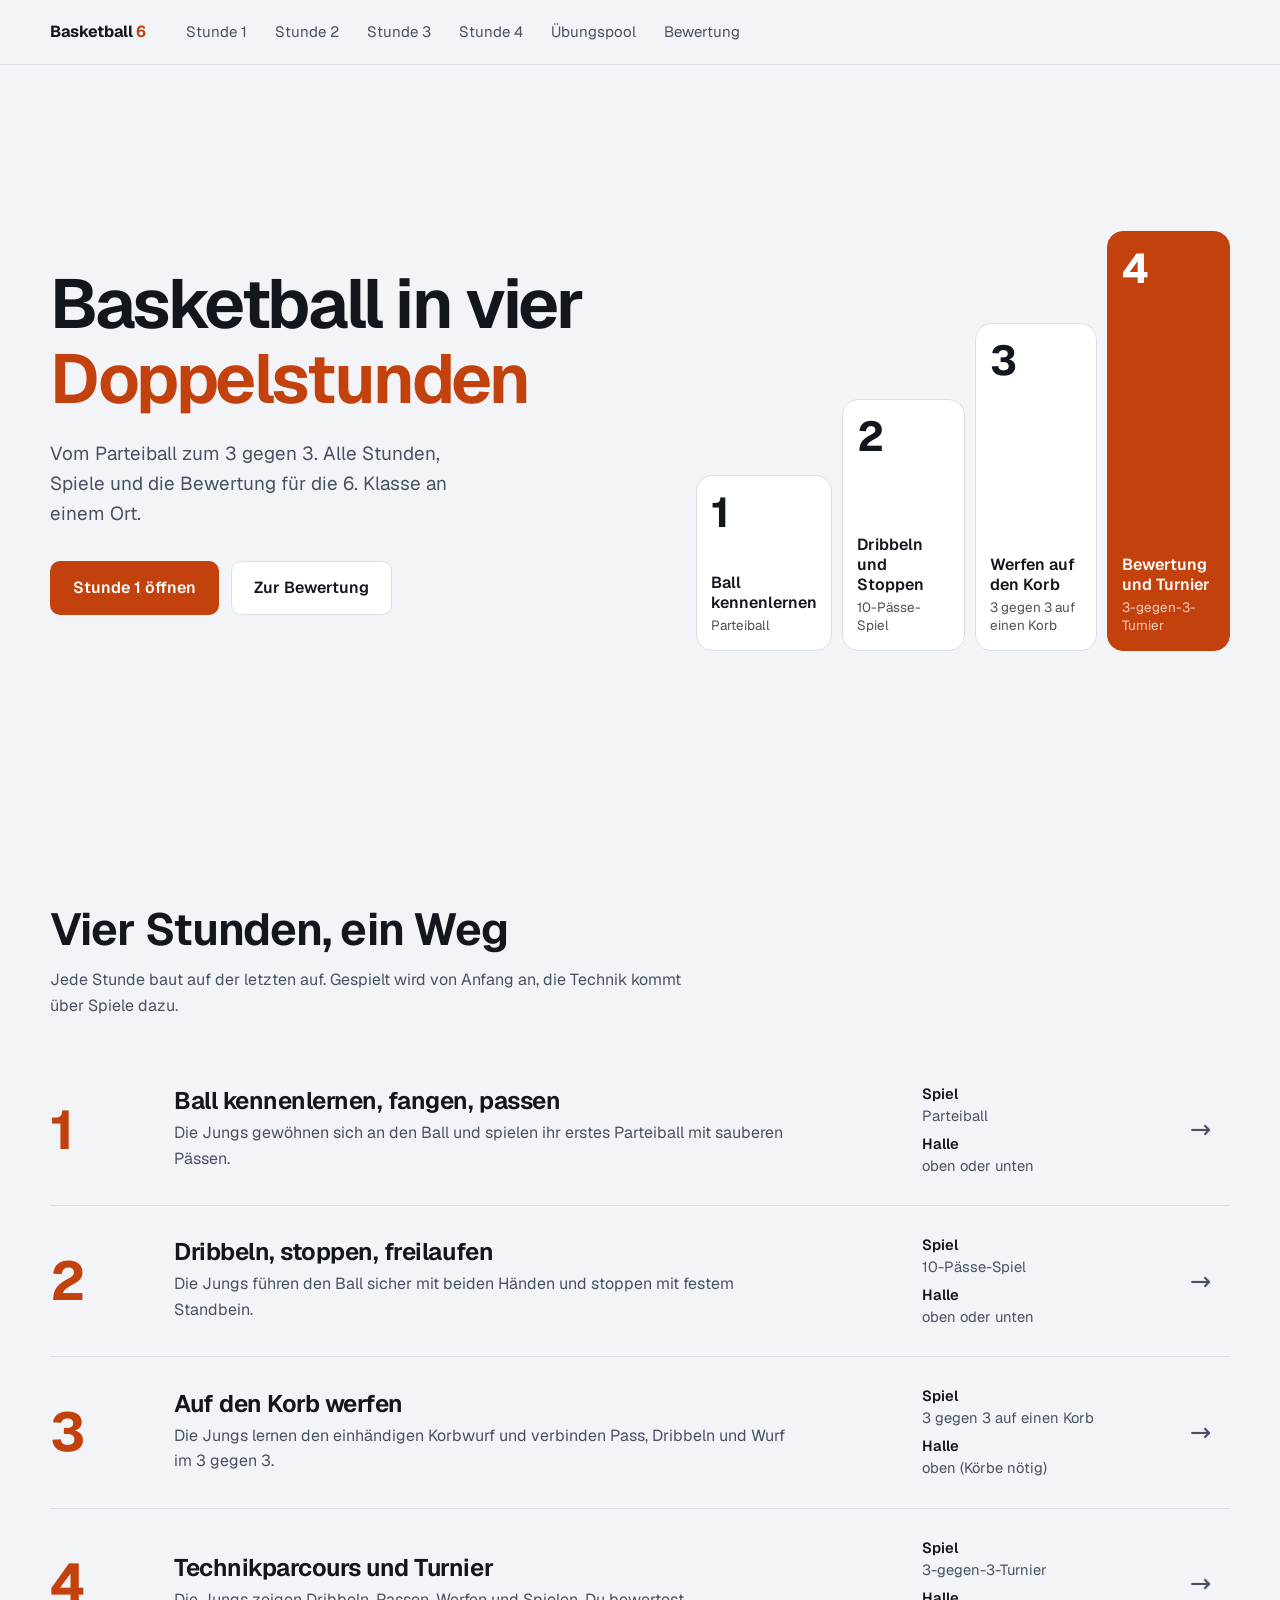
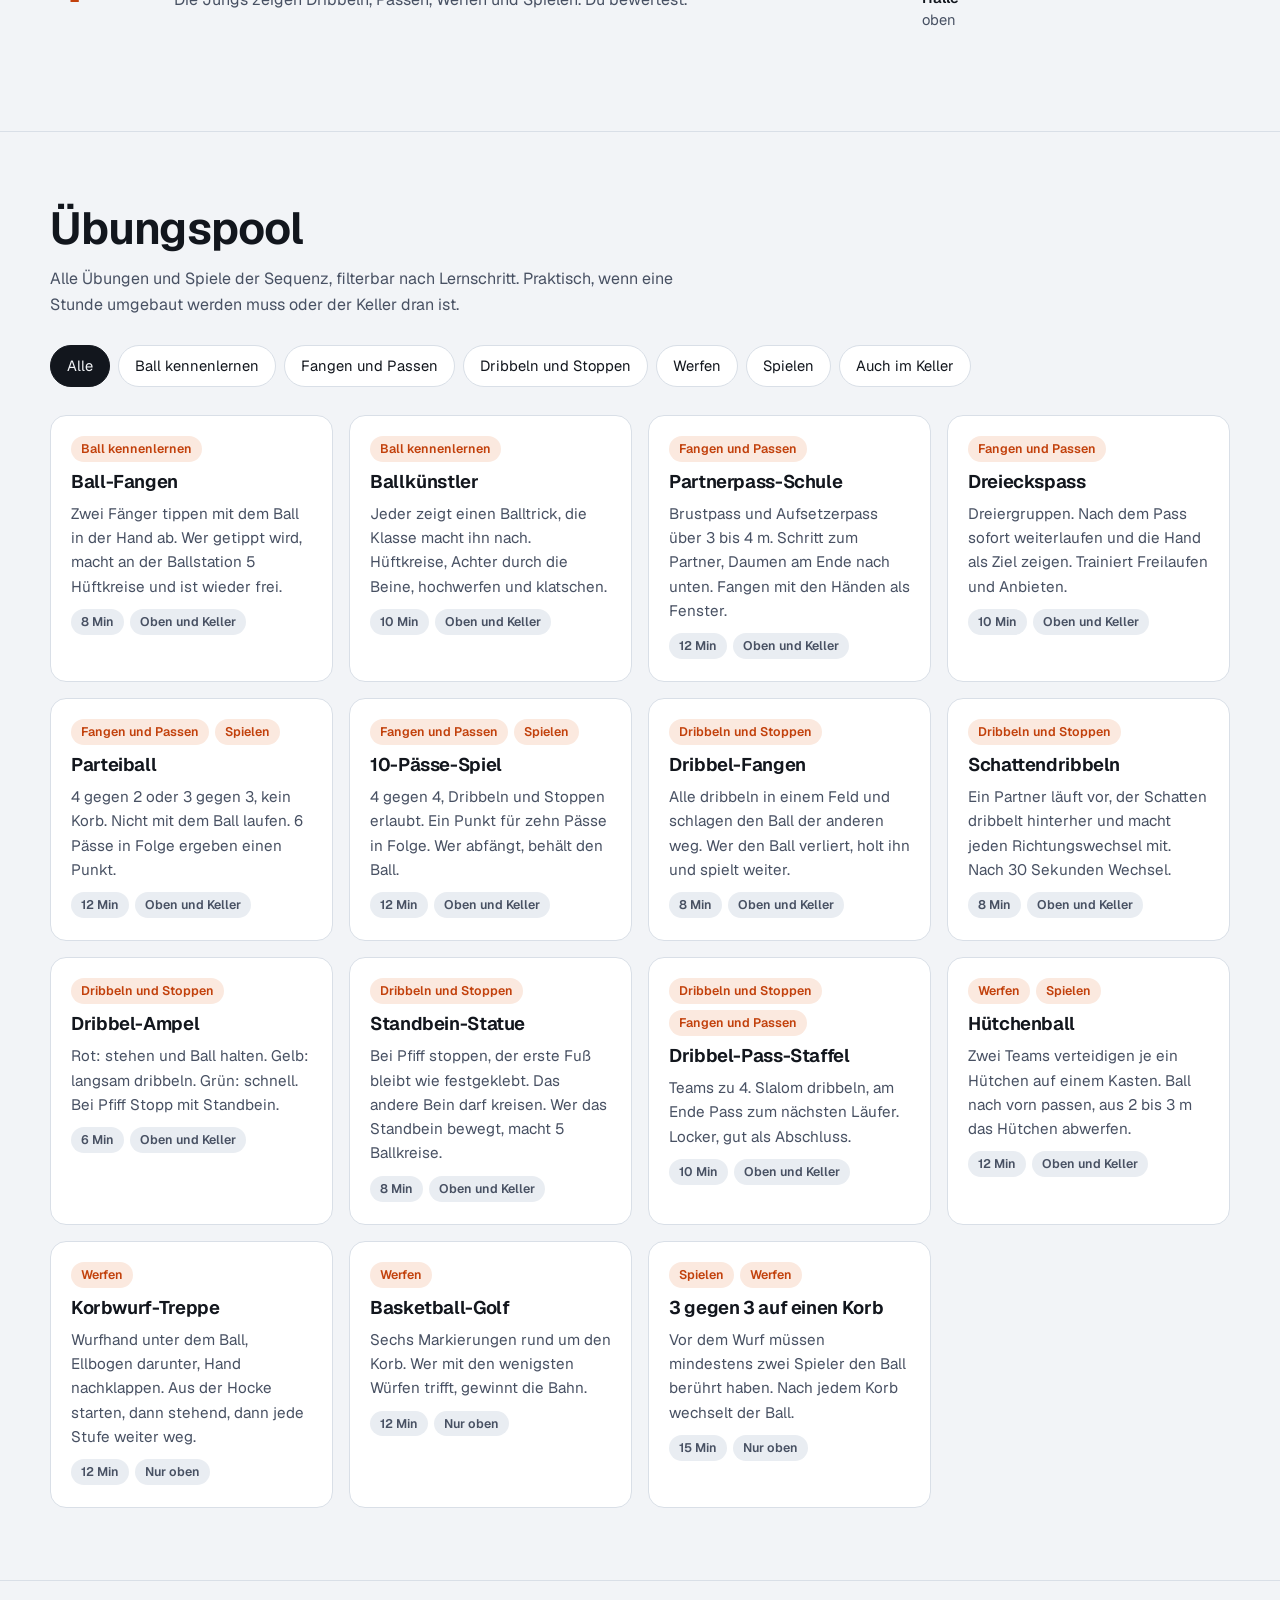
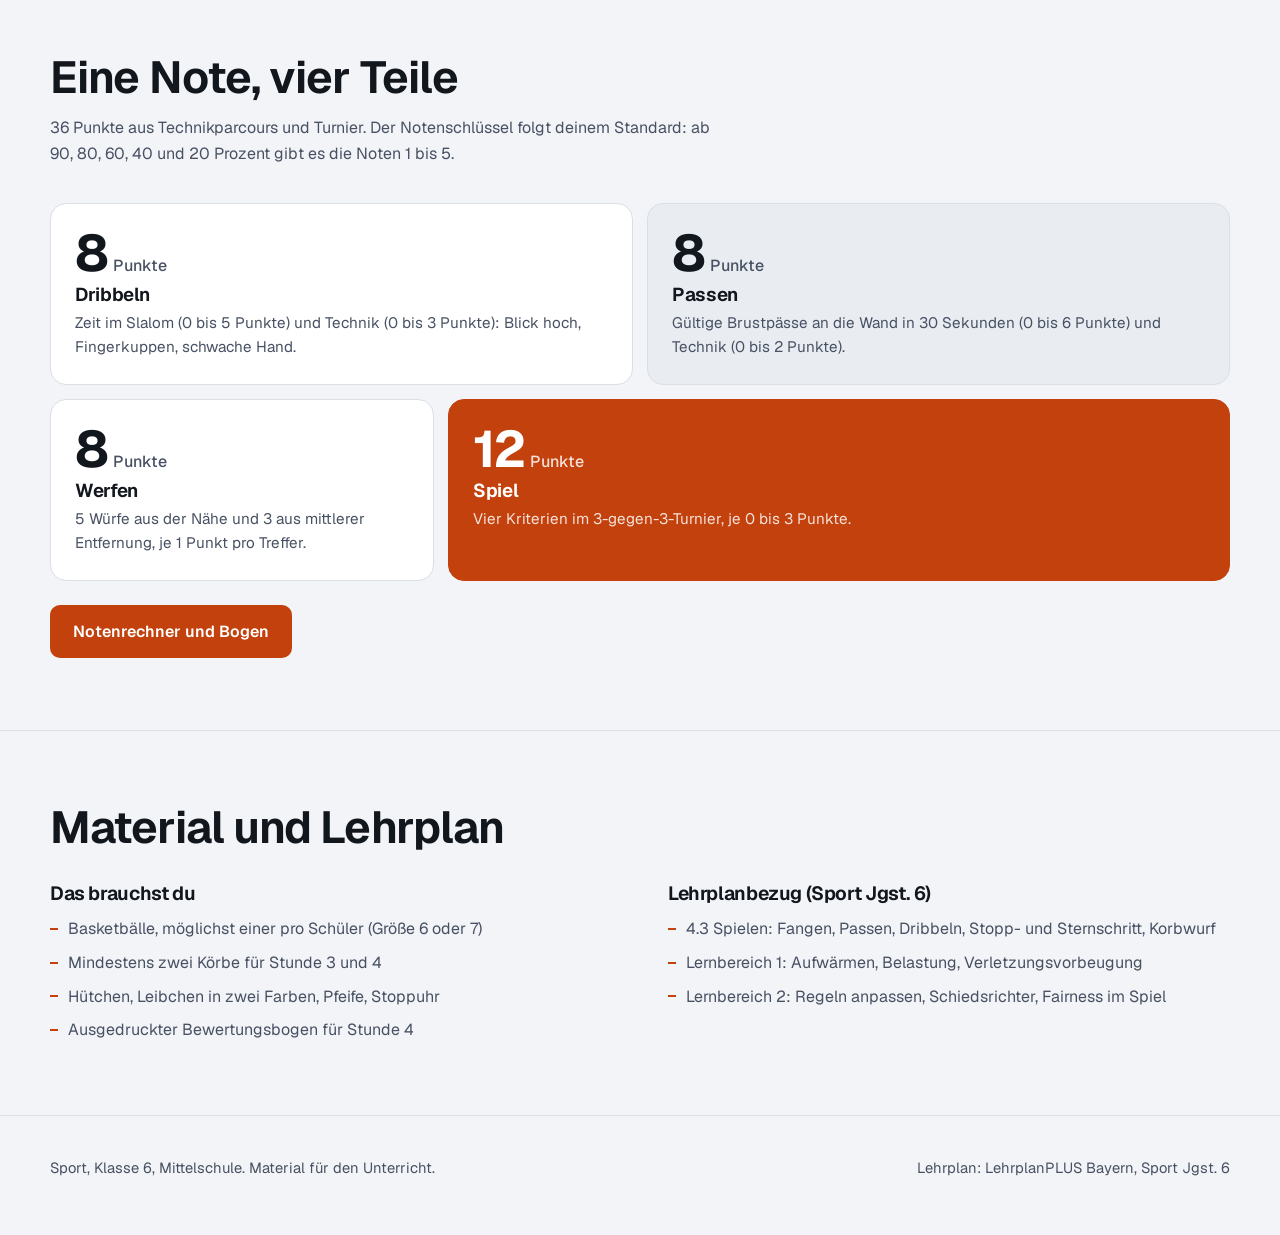
==== index.html @ febf023a "Basketball class 6: four-lesson sequence site with pool and grading Co-Authored-By: Claude Sonnet 5." ====
<!DOCTYPE html>
<html lang="de">
<head>
<meta charset="UTF-8">
<meta name="viewport" content="width=device-width, initial-scale=1">
<title>Basketball Klasse 6, Unterrichtssequenz</title>
<meta name="description" content="Vier Doppelstunden Basketball für die 6. Klasse: Stundenverläufe, Übungspool und Bewertung.">
<link rel="stylesheet" href="style.css">
</head>
<body>
<header class="nav"><div class="wrap">
<a class="brand" href="index.html">Basketball <b>6</b></a>
<nav aria-label="Hauptnavigation"><ul><li><a class="link" href="stunde-1.html">Stunde 1</a></li><li><a class="link" href="stunde-2.html">Stunde 2</a></li><li><a class="link" href="stunde-3.html">Stunde 3</a></li><li><a class="link" href="stunde-4.html">Stunde 4</a></li><li><a class="link" href="index.html#pool">Übungspool</a></li><li><a class="link" href="bewertung.html">Bewertung</a></li></ul></nav>
</div></header>
<main>
<section class="hero"><div class="wrap">
<div>
<h1>Basketball in vier <em>Doppelstunden</em></h1>
<p class="lead">Vom Parteiball zum 3 gegen 3. Alle Stunden, Spiele und die Bewertung für die 6. Klasse an einem Ort.</p>
<div class="actions"><a class="btn btn-primary" href="stunde-1.html">Stunde 1 öffnen</a><a class="btn btn-ghost" href="bewertung.html">Zur Bewertung</a></div>
</div>
<div class="stairs" aria-label="Der Weg in vier Schritten"><a class="step-block" style="--i:0" href="stunde-1.html"><span class="num">1</span><span><span class="t">Ball kennenlernen</span><span class="s">Parteiball</span></span></a><a class="step-block" style="--i:1" href="stunde-2.html"><span class="num">2</span><span><span class="t">Dribbeln und Stoppen</span><span class="s">10-Pässe-Spiel</span></span></a><a class="step-block" style="--i:2" href="stunde-3.html"><span class="num">3</span><span><span class="t">Werfen auf den Korb</span><span class="s">3 gegen 3 auf einen Korb</span></span></a><a class="step-block" style="--i:3" href="stunde-4.html"><span class="num">4</span><span><span class="t">Bewertung und Turnier</span><span class="s">3-gegen-3-Turnier</span></span></a></div>
</div></section>

<section class="block" id="stunden"><div class="wrap">
<h2 class="title reveal">Vier Stunden, ein Weg</h2>
<p class="sub reveal">Jede Stunde baut auf der letzten auf. Gespielt wird von Anfang an, die Technik kommt über Spiele dazu.</p>
<div class="lessons"><a class="lesson-row reveal" href="stunde-1.html">
<span class="n">1</span>
<span><h3>Ball kennenlernen, fangen, passen</h3><p class="goal">Die Jungs gewöhnen sich an den Ball und spielen ihr erstes Parteiball mit sauberen Pässen.</p></span>
<span class="meta"><b>Spiel</b>Parteiball<b style="margin-top:6px">Halle</b>oben oder unten</span>
<span class="arr" aria-hidden="true">&rarr;</span>
</a><a class="lesson-row reveal" href="stunde-2.html">
<span class="n">2</span>
<span><h3>Dribbeln, stoppen, freilaufen</h3><p class="goal">Die Jungs führen den Ball sicher mit beiden Händen und stoppen mit festem Standbein.</p></span>
<span class="meta"><b>Spiel</b>10-Pässe-Spiel<b style="margin-top:6px">Halle</b>oben oder unten</span>
<span class="arr" aria-hidden="true">&rarr;</span>
</a><a class="lesson-row reveal" href="stunde-3.html">
<span class="n">3</span>
<span><h3>Auf den Korb werfen</h3><p class="goal">Die Jungs lernen den einhändigen Korbwurf und verbinden Pass, Dribbeln und Wurf im 3 gegen 3.</p></span>
<span class="meta"><b>Spiel</b>3 gegen 3 auf einen Korb<b style="margin-top:6px">Halle</b>oben (Körbe nötig)</span>
<span class="arr" aria-hidden="true">&rarr;</span>
</a><a class="lesson-row reveal" href="stunde-4.html">
<span class="n">4</span>
<span><h3>Technikparcours und Turnier</h3><p class="goal">Die Jungs zeigen Dribbeln, Passen, Werfen und Spielen. Du bewertest.</p></span>
<span class="meta"><b>Spiel</b>3-gegen-3-Turnier<b style="margin-top:6px">Halle</b>oben</span>
<span class="arr" aria-hidden="true">&rarr;</span>
</a></div>
</div></section>

<section class="block" id="pool"><div class="wrap">
<h2 class="title reveal">Übungspool</h2>
<p class="sub reveal">Alle Übungen und Spiele der Sequenz, filterbar nach Lernschritt. Praktisch, wenn eine Stunde umgebaut werden muss oder der Keller dran ist.</p>
<div class="chips" role="group" aria-label="Nach Lernschritt filtern"><button class="chip" data-filter="alle" aria-pressed="true">Alle</button><button class="chip" data-filter="ball" aria-pressed="false">Ball kennenlernen</button><button class="chip" data-filter="pass" aria-pressed="false">Fangen und Passen</button><button class="chip" data-filter="dribbel" aria-pressed="false">Dribbeln und Stoppen</button><button class="chip" data-filter="wurf" aria-pressed="false">Werfen</button><button class="chip" data-filter="spiel" aria-pressed="false">Spielen</button><button class="chip" data-filter="keller" aria-pressed="false">Auch im Keller</button></div>
<div class="cards"><article class="card reveal" data-stufe="ball" data-halle="beide">
<div class="tags"><span class="tag stufe">Ball kennenlernen</span></div>
<h3>Ball-Fangen</h3>
<p>Zwei Fänger tippen mit dem Ball in der Hand ab. Wer getippt wird, macht an der Ballstation 5 Hüftkreise und ist wieder frei.</p>
<div class="tags"><span class="tag">8 Min</span><span class="tag">Oben und Keller</span></div>
</article><article class="card reveal" data-stufe="ball" data-halle="beide">
<div class="tags"><span class="tag stufe">Ball kennenlernen</span></div>
<h3>Ballkünstler</h3>
<p>Jeder zeigt einen Balltrick, die Klasse macht ihn nach. Hüftkreise, Achter durch die Beine, hochwerfen und klatschen.</p>
<div class="tags"><span class="tag">10 Min</span><span class="tag">Oben und Keller</span></div>
</article><article class="card reveal" data-stufe="pass" data-halle="beide">
<div class="tags"><span class="tag stufe">Fangen und Passen</span></div>
<h3>Partnerpass-Schule</h3>
<p>Brustpass und Aufsetzerpass über 3 bis 4 m. Schritt zum Partner, Daumen am Ende nach unten. Fangen mit den Händen als Fenster.</p>
<div class="tags"><span class="tag">12 Min</span><span class="tag">Oben und Keller</span></div>
</article><article class="card reveal" data-stufe="pass" data-halle="beide">
<div class="tags"><span class="tag stufe">Fangen und Passen</span></div>
<h3>Dreieckspass</h3>
<p>Dreiergruppen. Nach dem Pass sofort weiterlaufen und die Hand als Ziel zeigen. Trainiert Freilaufen und Anbieten.</p>
<div class="tags"><span class="tag">10 Min</span><span class="tag">Oben und Keller</span></div>
</article><article class="card reveal" data-stufe="pass spiel" data-halle="beide">
<div class="tags"><span class="tag stufe">Fangen und Passen</span><span class="tag stufe">Spielen</span></div>
<h3>Parteiball</h3>
<p>4 gegen 2 oder 3 gegen 3, kein Korb. Nicht mit dem Ball laufen. 6 Pässe in Folge ergeben einen Punkt.</p>
<div class="tags"><span class="tag">12 Min</span><span class="tag">Oben und Keller</span></div>
</article><article class="card reveal" data-stufe="pass spiel" data-halle="beide">
<div class="tags"><span class="tag stufe">Fangen und Passen</span><span class="tag stufe">Spielen</span></div>
<h3>10-Pässe-Spiel</h3>
<p>4 gegen 4, Dribbeln und Stoppen erlaubt. Ein Punkt für zehn Pässe in Folge. Wer abfängt, behält den Ball.</p>
<div class="tags"><span class="tag">12 Min</span><span class="tag">Oben und Keller</span></div>
</article><article class="card reveal" data-stufe="dribbel" data-halle="beide">
<div class="tags"><span class="tag stufe">Dribbeln und Stoppen</span></div>
<h3>Dribbel-Fangen</h3>
<p>Alle dribbeln in einem Feld und schlagen den Ball der anderen weg. Wer den Ball verliert, holt ihn und spielt weiter.</p>
<div class="tags"><span class="tag">8 Min</span><span class="tag">Oben und Keller</span></div>
</article><article class="card reveal" data-stufe="dribbel" data-halle="beide">
<div class="tags"><span class="tag stufe">Dribbeln und Stoppen</span></div>
<h3>Schattendribbeln</h3>
<p>Ein Partner läuft vor, der Schatten dribbelt hinterher und macht jeden Richtungswechsel mit. Nach 30 Sekunden Wechsel.</p>
<div class="tags"><span class="tag">8 Min</span><span class="tag">Oben und Keller</span></div>
</article><article class="card reveal" data-stufe="dribbel" data-halle="beide">
<div class="tags"><span class="tag stufe">Dribbeln und Stoppen</span></div>
<h3>Dribbel-Ampel</h3>
<p>Rot: stehen und Ball halten. Gelb: langsam dribbeln. Grün: schnell. Bei Pfiff Stopp mit Standbein.</p>
<div class="tags"><span class="tag">6 Min</span><span class="tag">Oben und Keller</span></div>
</article><article class="card reveal" data-stufe="dribbel" data-halle="beide">
<div class="tags"><span class="tag stufe">Dribbeln und Stoppen</span></div>
<h3>Standbein-Statue</h3>
<p>Bei Pfiff stoppen, der erste Fuß bleibt wie festgeklebt. Das andere Bein darf kreisen. Wer das Standbein bewegt, macht 5 Ballkreise.</p>
<div class="tags"><span class="tag">8 Min</span><span class="tag">Oben und Keller</span></div>
</article><article class="card reveal" data-stufe="dribbel pass" data-halle="beide">
<div class="tags"><span class="tag stufe">Dribbeln und Stoppen</span><span class="tag stufe">Fangen und Passen</span></div>
<h3>Dribbel-Pass-Staffel</h3>
<p>Teams zu 4. Slalom dribbeln, am Ende Pass zum nächsten Läufer. Locker, gut als Abschluss.</p>
<div class="tags"><span class="tag">10 Min</span><span class="tag">Oben und Keller</span></div>
</article><article class="card reveal" data-stufe="wurf spiel" data-halle="beide">
<div class="tags"><span class="tag stufe">Werfen</span><span class="tag stufe">Spielen</span></div>
<h3>Hütchenball</h3>
<p>Zwei Teams verteidigen je ein Hütchen auf einem Kasten. Ball nach vorn passen, aus 2 bis 3 m das Hütchen abwerfen.</p>
<div class="tags"><span class="tag">12 Min</span><span class="tag">Oben und Keller</span></div>
</article><article class="card reveal" data-stufe="wurf" data-halle="oben">
<div class="tags"><span class="tag stufe">Werfen</span></div>
<h3>Korbwurf-Treppe</h3>
<p>Wurfhand unter dem Ball, Ellbogen darunter, Hand nachklappen. Aus der Hocke starten, dann stehend, dann jede Stufe weiter weg.</p>
<div class="tags"><span class="tag">12 Min</span><span class="tag">Nur oben</span></div>
</article><article class="card reveal" data-stufe="wurf" data-halle="oben">
<div class="tags"><span class="tag stufe">Werfen</span></div>
<h3>Basketball-Golf</h3>
<p>Sechs Markierungen rund um den Korb. Wer mit den wenigsten Würfen trifft, gewinnt die Bahn.</p>
<div class="tags"><span class="tag">12 Min</span><span class="tag">Nur oben</span></div>
</article><article class="card reveal" data-stufe="spiel wurf" data-halle="oben">
<div class="tags"><span class="tag stufe">Spielen</span><span class="tag stufe">Werfen</span></div>
<h3>3 gegen 3 auf einen Korb</h3>
<p>Vor dem Wurf müssen mindestens zwei Spieler den Ball berührt haben. Nach jedem Korb wechselt der Ball.</p>
<div class="tags"><span class="tag">15 Min</span><span class="tag">Nur oben</span></div>
</article></div>
<p class="empty" id="pool-empty" hidden>Keine Übungen gefunden. Wähle einen anderen Filter.</p>
</div></section>

<section class="block" id="bewertung"><div class="wrap">
<h2 class="title reveal">Eine Note, vier Teile</h2>
<p class="sub reveal">36 Punkte aus Technikparcours und Turnier. Der Notenschlüssel folgt deinem Standard: ab 90, 80, 60, 40 und 20 Prozent gibt es die Noten 1 bis 5.</p>
<div class="score-grid"><div class="tile t1 reveal"><span class="big">8<small>Punkte</small></span><h3>Dribbeln</h3><p>Zeit im Slalom (0 bis 5 Punkte) und Technik (0 bis 3 Punkte): Blick hoch, Fingerkuppen, schwache Hand.</p></div><div class="tile t2 reveal"><span class="big">8<small>Punkte</small></span><h3>Passen</h3><p>Gültige Brustpässe an die Wand in 30 Sekunden (0 bis 6 Punkte) und Technik (0 bis 2 Punkte).</p></div><div class="tile t3 reveal"><span class="big">8<small>Punkte</small></span><h3>Werfen</h3><p>5 Würfe aus der Nähe und 3 aus mittlerer Entfernung, je 1 Punkt pro Treffer.</p></div><div class="tile t4 reveal"><span class="big">12<small>Punkte</small></span><h3>Spiel</h3><p>Vier Kriterien im 3-gegen-3-Turnier, je 0 bis 3 Punkte.</p></div></div>
<div class="page-actions"><a class="btn btn-primary" href="bewertung.html">Notenrechner und Bogen</a></div>
</div></section>

<section class="block" id="material"><div class="wrap">
<h2 class="title reveal">Material und Lehrplan</h2>
<div class="two">
<div class="reveal"><h3>Das brauchst du</h3><ul class="plain">
<li>Basketbälle, möglichst einer pro Schüler (Größe 6 oder 7)</li>
<li>Mindestens zwei Körbe für Stunde 3 und 4</li>
<li>Hütchen, Leibchen in zwei Farben, Pfeife, Stoppuhr</li>
<li>Ausgedruckter Bewertungsbogen für Stunde 4</li>
</ul></div>
<div class="reveal"><h3>Lehrplanbezug (Sport Jgst. 6)</h3><ul class="plain">
<li>4.3 Spielen: Fangen, Passen, Dribbeln, Stopp- und Sternschritt, Korbwurf</li>
<li>Lernbereich 1: Aufwärmen, Belastung, Verletzungsvorbeugung</li>
<li>Lernbereich 2: Regeln anpassen, Schiedsrichter, Fairness im Spiel</li>
</ul></div>
</div>
</div></section>
</main>
<footer class="foot"><div class="wrap">
<span>Sport, Klasse 6, Mittelschule. Material für den Unterricht.</span>
<span>Lehrplan: LehrplanPLUS Bayern, Sport Jgst. 6</span>
</div></footer>
<script src="app.js"></script>
</body>
</html>
---- style.css ----
/* Basketball Klasse 6: Gestaltung.
   Formen-Regel: Buttons und Eingaben 10px, Karten 16px, Filter-Chips rund.
   Akzent: ein gebranntes Orange, sonst kühle Neutraltöne. */

@font-face{font-family:"Geist";font-weight:100 900;font-style:normal;font-display:swap;
  src:url("fonts/geist.woff2") format("woff2");
  unicode-range:U+0000-00FF,U+0131,U+0152-0153,U+02BB-02BC,U+02C6,U+02DA,U+02DC,U+2000-206F,U+20AC,U+2122,U+2191,U+2193,U+2212,U+2215,U+FEFF,U+FFFD;}
@font-face{font-family:"Geist";font-weight:100 900;font-style:normal;font-display:swap;
  src:url("fonts/geist-ext.woff2") format("woff2");
  unicode-range:U+0100-02BA,U+02BD-02C5,U+02C7-02CC,U+02CE-02D7,U+02DD-02FF,U+0304,U+0308,U+0329,U+1D00-1DBF,U+1E00-1E9F,U+1EF2-1EFF,U+2020,U+20A0-20AB,U+20AD-20C0,U+2113,U+2C60-2C7F,U+A720-A7FF;}

:root{
  --bg:#f2f4f7;
  --surface:#ffffff;
  --surface-2:#e9edf2;
  --ink:#12161d;
  --ink-soft:#485163;
  --line:#d9dfe7;
  --accent:#c2410c;
  --accent-ink:#ffffff;
  --accent-soft:#fbe9df;
  --ok:#1f7a4d;
  --warn:#9a3412;
  --warn-soft:#fdeee4;
  --r-card:16px;
  --r-ctl:10px;
  --shadow:0 1px 2px rgba(18,22,29,.05),0 8px 24px -12px rgba(18,22,29,.18);
  --ease:cubic-bezier(.16,1,.3,1);
}
@media (prefers-color-scheme:dark){
  :root:not([data-theme="light"]){
    --bg:#0f1318;--surface:#171c23;--surface-2:#1f2630;--ink:#eef1f5;--ink-soft:#a3adbd;--line:#2a323d;
    --accent:#f0793a;--accent-ink:#1b0d05;--accent-soft:#2c1a10;--ok:#58c088;--warn:#f0793a;--warn-soft:#2c1a10;
    --shadow:0 1px 2px rgba(0,0,0,.4),0 8px 24px -12px rgba(0,0,0,.6);
  }
}

*{box-sizing:border-box}
html{scroll-behavior:smooth}
body{margin:0;background:var(--bg);color:var(--ink);font-family:"Geist",system-ui,-apple-system,"Segoe UI",sans-serif;
  font-size:16px;line-height:1.6;-webkit-font-smoothing:antialiased;text-rendering:optimizeLegibility}
a{color:inherit}
h1,h2,h3{font-weight:650;letter-spacing:-.02em;line-height:1.08;margin:0}
p{margin:0}
ul{margin:0;padding:0}
:focus-visible{outline:3px solid var(--accent);outline-offset:3px;border-radius:6px}

.wrap{width:min(1180px,100% - 32px);margin-inline:auto}

/* Navigation: eine Zeile, 64px */
.nav{position:sticky;top:0;z-index:20;background:color-mix(in srgb,var(--bg) 88%,transparent);
  backdrop-filter:blur(14px);-webkit-backdrop-filter:blur(14px);border-bottom:1px solid var(--line)}
.nav .wrap{height:64px;display:flex;align-items:center;gap:28px}
.brand{font-weight:700;letter-spacing:-.02em;text-decoration:none;white-space:nowrap}
.brand b{color:var(--accent)}
.nav ul{list-style:none;display:flex;gap:4px;margin-left:auto;overflow-x:auto;scrollbar-width:none}
.nav ul::-webkit-scrollbar{display:none}
.nav a.link{display:block;padding:8px 12px;border-radius:var(--r-ctl);text-decoration:none;color:var(--ink-soft);
  font-size:.94rem;white-space:nowrap;transition:background .2s var(--ease),color .2s var(--ease)}
.nav a.link:hover{background:var(--surface-2);color:var(--ink)}
.nav a.link[aria-current="page"]{color:var(--ink);background:var(--surface-2);font-weight:600}

/* Buttons */
.btn{display:inline-flex;align-items:center;gap:8px;padding:13px 22px;border-radius:var(--r-ctl);border:1.5px solid transparent;
  font:inherit;font-weight:600;text-decoration:none;cursor:pointer;white-space:nowrap;
  transition:transform .25s var(--ease),background .2s,border-color .2s}
.btn:active{transform:translateY(1px) scale(.98)}
.btn-primary{background:var(--accent);color:var(--accent-ink)}
.btn-primary:hover{transform:translateY(-2px)}
.btn-ghost{border-color:var(--line);background:var(--surface);color:var(--ink)}
.btn-ghost:hover{border-color:var(--ink-soft)}

/* Hero */
.hero{padding:56px 0 72px}
.hero .wrap{display:grid;grid-template-columns:1.05fr .95fr;gap:56px;align-items:center;min-height:min(640px,calc(100dvh - 140px))}
.hero h1{font-size:clamp(2.5rem,5.4vw,4.6rem);letter-spacing:-.035em}
.hero h1 em{font-style:normal;color:var(--accent)}
.hero p.lead{margin-top:22px;font-size:1.18rem;color:var(--ink-soft);max-width:34ch}
.hero .actions{margin-top:32px;display:flex;gap:12px;flex-wrap:wrap}

.stairs{display:grid;grid-template-columns:repeat(4,1fr);gap:10px;align-items:end;height:420px}
.step-block{display:flex;flex-direction:column;justify-content:space-between;text-decoration:none;
  padding:16px 14px;border-radius:var(--r-card);background:var(--surface);border:1px solid var(--line);
  transition:transform .35s var(--ease),box-shadow .35s var(--ease)}
.step-block:hover{transform:translateY(-6px);box-shadow:var(--shadow)}
.step-block:nth-child(1){height:42%}
.step-block:nth-child(2){height:60%}
.step-block:nth-child(3){height:78%}
.step-block:nth-child(4){height:100%;background:var(--accent);border-color:var(--accent);color:var(--accent-ink)}
.step-block .num{font-size:2.6rem;font-weight:700;letter-spacing:-.04em;line-height:1}
.step-block .t{display:block;font-weight:600;font-size:1rem;line-height:1.25}
.step-block .s{display:block;font-size:.84rem;opacity:.75;margin-top:4px;line-height:1.3}

/* Abschnitte */
section.block{padding:72px 0}
section.block + section.block{border-top:1px solid var(--line)}
h2.title{font-size:clamp(1.9rem,3.6vw,2.8rem)}
.sub{margin-top:14px;color:var(--ink-soft);max-width:60ch}

/* Stundenliste */
.lessons{margin-top:36px;display:grid}
.lesson-row{display:grid;grid-template-columns:96px 1fr 240px 40px;gap:28px;align-items:center;padding:28px 0;
  text-decoration:none;border-bottom:1px solid var(--line);transition:padding .3s var(--ease)}
.lesson-row:last-child{border-bottom:0}
.lesson-row:hover{padding-left:12px}
.lesson-row .n{font-size:3.4rem;font-weight:700;letter-spacing:-.05em;color:var(--accent);line-height:1}
.lesson-row h3{font-size:1.5rem}
.lesson-row .goal{color:var(--ink-soft);margin-top:6px;max-width:56ch}
.lesson-row .meta{font-size:.92rem;color:var(--ink-soft);line-height:1.5}
.lesson-row .meta b{display:block;color:var(--ink);font-weight:600}
.lesson-row .arr{font-size:1.6rem;color:var(--ink-soft);transition:transform .3s var(--ease),color .2s}
.lesson-row:hover .arr{transform:translateX(6px);color:var(--accent)}

/* Filter und Karten */
.chips{display:flex;flex-wrap:wrap;gap:8px;margin-top:28px}
.chip{font:inherit;font-size:.92rem;padding:8px 16px;border-radius:999px;border:1.5px solid var(--line);background:var(--surface);
  color:var(--ink);cursor:pointer;transition:background .2s,border-color .2s,color .2s}
.chip:hover{border-color:var(--ink-soft)}
.chip[aria-pressed="true"]{background:var(--ink);color:var(--bg);border-color:var(--ink)}
.cards{margin-top:28px;display:grid;grid-template-columns:repeat(auto-fill,minmax(270px,1fr));gap:16px}
.card{background:var(--surface);border:1px solid var(--line);border-radius:var(--r-card);padding:20px 20px 22px;
  display:flex;flex-direction:column;gap:10px;transition:transform .3s var(--ease),box-shadow .3s var(--ease)}
.card:hover{transform:translateY(-3px);box-shadow:var(--shadow)}
.card h3{font-size:1.15rem}
.card p{color:var(--ink-soft);font-size:.95rem}
.tags{display:flex;flex-wrap:wrap;gap:6px}
.tag{font-size:.78rem;font-weight:600;padding:3px 10px;border-radius:999px;background:var(--surface-2);color:var(--ink-soft)}
.tag.stufe{background:var(--accent-soft);color:var(--accent)}
.empty{margin-top:28px;color:var(--ink-soft)}

/* Bewertung Kacheln (Raster mit Rhythmus) */
.score-grid{margin-top:36px;display:grid;grid-template-columns:repeat(6,1fr);gap:14px}
.tile{border-radius:var(--r-card);padding:24px;background:var(--surface);border:1px solid var(--line);display:flex;flex-direction:column;gap:6px}
.tile .big{font-size:3.2rem;font-weight:700;letter-spacing:-.04em;line-height:1}
.tile .big small{font-size:1rem;font-weight:500;color:var(--ink-soft);letter-spacing:0;margin-left:6px}
.tile p{color:var(--ink-soft);font-size:.95rem}
.tile.t1{grid-column:span 3}.tile.t2{grid-column:span 3;background:var(--surface-2)}
.tile.t3{grid-column:span 2}.tile.t4{grid-column:span 4;background:var(--accent);border-color:var(--accent);color:var(--accent-ink)}
.tile.t4 p,.tile.t4 .big small{color:inherit;opacity:.85}

/* Zweispalter Material */
.two{margin-top:32px;display:grid;grid-template-columns:1fr 1fr;gap:56px}
.two h3{font-size:1.2rem;margin-bottom:12px}
.plain{list-style:none;display:grid;gap:8px;color:var(--ink-soft)}
.plain li{padding-left:18px;position:relative}
.plain li::before{content:"";position:absolute;left:0;top:.72em;width:8px;height:2px;background:var(--accent)}

/* Stundenseiten */
.page-head{padding:56px 0 28px}
.crumb{font-size:.92rem;color:var(--ink-soft)}
.crumb a{text-decoration:none}.crumb a:hover{color:var(--accent)}
.page-head h1{font-size:clamp(2.2rem,4.6vw,3.8rem);margin-top:14px;letter-spacing:-.035em}
.page-head .goal{margin-top:16px;font-size:1.2rem;color:var(--ink-soft);max-width:52ch}
.facts{margin-top:24px;display:flex;flex-wrap:wrap;gap:8px}
.facts .tag{font-size:.88rem;padding:5px 14px;background:var(--surface);border:1px solid var(--line)}
.page-actions{margin-top:24px;display:flex;gap:12px;flex-wrap:wrap}

.timeline{display:grid;margin-top:12px}
.tl-step{display:grid;grid-template-columns:120px 1fr;gap:28px;padding:26px 0;border-top:1px solid var(--line);break-inside:avoid}
.tl-step:first-child{border-top:0}
.tl-time{font-weight:700;color:var(--accent);font-size:1.05rem;letter-spacing:-.01em}
.tl-time span{display:block;font-weight:500;font-size:.85rem;color:var(--ink-soft)}
.tl-body h3{font-size:1.3rem}
.tl-body ul{list-style:none;margin-top:10px;display:grid;gap:7px}
.tl-body li{padding-left:18px;position:relative;color:var(--ink-soft)}
.tl-body li::before{content:"";position:absolute;left:0;top:.72em;width:8px;height:2px;background:var(--accent)}
.tl-body li b{color:var(--ink);font-weight:600}
.tl-note{margin-top:12px;font-size:.92rem;padding:10px 14px;border-radius:var(--r-ctl);background:var(--accent-soft);color:var(--ink)}

.aside-grid{margin-top:48px;display:grid;grid-template-columns:1fr 1fr;gap:16px}
.panel{background:var(--surface);border:1px solid var(--line);border-radius:var(--r-card);padding:22px;break-inside:avoid}
.panel h3{font-size:1.1rem;margin-bottom:10px}
.panel.warn{background:var(--warn-soft);border-color:transparent}
.panel.warn h3{color:var(--warn)}

.pager{margin-top:48px;display:flex;justify-content:space-between;gap:16px;flex-wrap:wrap}
.pager a{display:block;text-decoration:none;padding:16px 20px;border:1px solid var(--line);border-radius:var(--r-card);background:var(--surface);
  transition:transform .3s var(--ease),border-color .2s;min-width:220px}
.pager a:hover{transform:translateY(-3px);border-color:var(--ink-soft)}
.pager small{display:block;color:var(--ink-soft)}
.pager strong{font-size:1.05rem}
.pager .next{margin-left:auto;text-align:right}

/* Bewertungsseite */
.calc{margin-top:32px;display:grid;grid-template-columns:1.1fr .9fr;gap:20px;align-items:stretch}
.calc form{background:var(--surface);border:1px solid var(--line);border-radius:var(--r-card);padding:24px;display:grid;grid-template-columns:1fr 1fr;gap:18px}
.field label{display:block;font-weight:600;font-size:.95rem;margin-bottom:6px}
.field .hint{display:block;font-size:.82rem;color:var(--ink-soft);margin-top:5px}
.field input{width:100%;font:inherit;font-size:1.1rem;padding:11px 14px;border-radius:var(--r-ctl);border:1.5px solid var(--line);background:var(--bg);color:var(--ink)}
.field input:focus{outline:none;border-color:var(--accent);box-shadow:0 0 0 3px var(--accent-soft)}
.field input[aria-invalid="true"]{border-color:var(--warn)}
.field .err{display:block;min-height:1.1em;font-size:.82rem;color:var(--warn);margin-top:5px}
.result{background:var(--ink);color:var(--bg);border-radius:var(--r-card);padding:28px;display:flex;flex-direction:column;justify-content:space-between;gap:16px}
.result .note{font-size:5.5rem;font-weight:700;letter-spacing:-.05em;line-height:1}
.result .lbl{opacity:.7;font-size:.95rem}
.result .sum{font-size:1.15rem;font-weight:600}
.scales{margin-top:40px;display:grid;grid-template-columns:1fr 1fr;gap:16px}
.panel table{border-collapse:collapse;width:100%;font-size:.95rem}
.panel th{text-align:left;font-size:.78rem;text-transform:uppercase;letter-spacing:.04em;color:var(--ink-soft);padding:4px 0 8px;border-bottom:1.5px solid var(--ink)}
.panel td{padding:6px 0;color:var(--ink-soft)}
.panel td:first-child{color:var(--ink);font-weight:600;width:50%}
.panel p{color:var(--ink-soft);font-size:.95rem;margin-top:8px}
.schluessel{margin-top:16px;display:flex;flex-wrap:wrap;gap:8px}
.schluessel .tag{font-size:.9rem;padding:6px 14px;background:var(--surface);border:1px solid var(--line)}

.sheet-wrap{overflow-x:auto;margin-top:24px}
table.bogen{border-collapse:collapse;width:100%;min-width:720px;background:var(--surface)}
table.bogen th{font-size:.72rem;text-transform:uppercase;letter-spacing:.03em;text-align:left;padding:8px 6px;border:1px solid var(--ink);background:var(--surface-2);color:var(--ink)}
table.bogen td{border:1px solid var(--ink);height:34px;padding:0 6px}
table.bogen td.n{width:28px;text-align:center;color:var(--ink-soft)}

footer.foot{padding:40px 0 56px;border-top:1px solid var(--line);color:var(--ink-soft);font-size:.92rem}
footer.foot .wrap{display:flex;justify-content:space-between;gap:16px;flex-wrap:wrap}

/* Bewegung: nur Einblenden beim Scrollen, mit Zweck (Reihenfolge lesen) */
@media (prefers-reduced-motion:no-preference){
  .js .reveal{opacity:0;transform:translateY(22px);transition:opacity .7s var(--ease),transform .7s var(--ease);transition-delay:var(--d,0ms)}
  .js .reveal.in{opacity:1;transform:none}
  .js .stairs .step-block{opacity:0;transform:translateY(40px);animation:rise .8s var(--ease) forwards;animation-delay:calc(var(--i) * 110ms + 150ms)}
  @keyframes rise{to{opacity:1;transform:none}}
  .js .stairs .step-block:hover{transform:translateY(-6px)}
}

/* Mobil */
@media (max-width:860px){
  .hero{padding:32px 0 48px}
  .hero .wrap{grid-template-columns:1fr;gap:36px;min-height:0}
  .stairs{height:300px}
  .lesson-row{grid-template-columns:56px 1fr 28px;gap:16px}
  .lesson-row .meta{grid-column:2/3;grid-row:2}
  .lesson-row .n{font-size:2.4rem}
  .two,.aside-grid,.scales,.calc{grid-template-columns:1fr}
  .calc form{grid-template-columns:1fr}
  .score-grid{grid-template-columns:1fr}
  .tile.t1,.tile.t2,.tile.t3,.tile.t4{grid-column:auto}
  .tl-step{grid-template-columns:1fr;gap:8px}
  .nav .wrap{gap:12px}
}

/* Druck: Stundenseiten als sauberes Blatt */
@media print{
  @page{size:A4;margin:14mm}
  :root{--bg:#fff;--surface:#fff;--surface-2:#f1f3f6;--ink:#12161d;--ink-soft:#394150;--line:#cfd5de;--accent:#c2410c;--accent-soft:#fbe9df}
  body{background:#fff;font-size:11pt;-webkit-print-color-adjust:exact;print-color-adjust:exact}
  .nav,.page-actions,.pager,footer.foot,.chips,.btn,.no-print{display:none !important}
  .reveal,.stairs .step-block{opacity:1 !important;transform:none !important;animation:none !important}
  .page-head{padding:0 0 10px}
  .page-head h1{font-size:24pt}
  .page-head .goal{font-size:12pt}
  .tl-step{padding:12px 0;grid-template-columns:90px 1fr;gap:16px}
  .tl-body h3{font-size:13pt}
  .panel,.tl-step{break-inside:avoid}
  .aside-grid{margin-top:18px}
  .wrap{width:100%}
  .bogen-section{break-before:page;break-inside:avoid}
  .sheet-wrap{overflow:visible;margin-top:12px}
  table.bogen{min-width:0;font-size:9pt}
  table.bogen td{height:11mm}
  .scales{gap:10px}
}
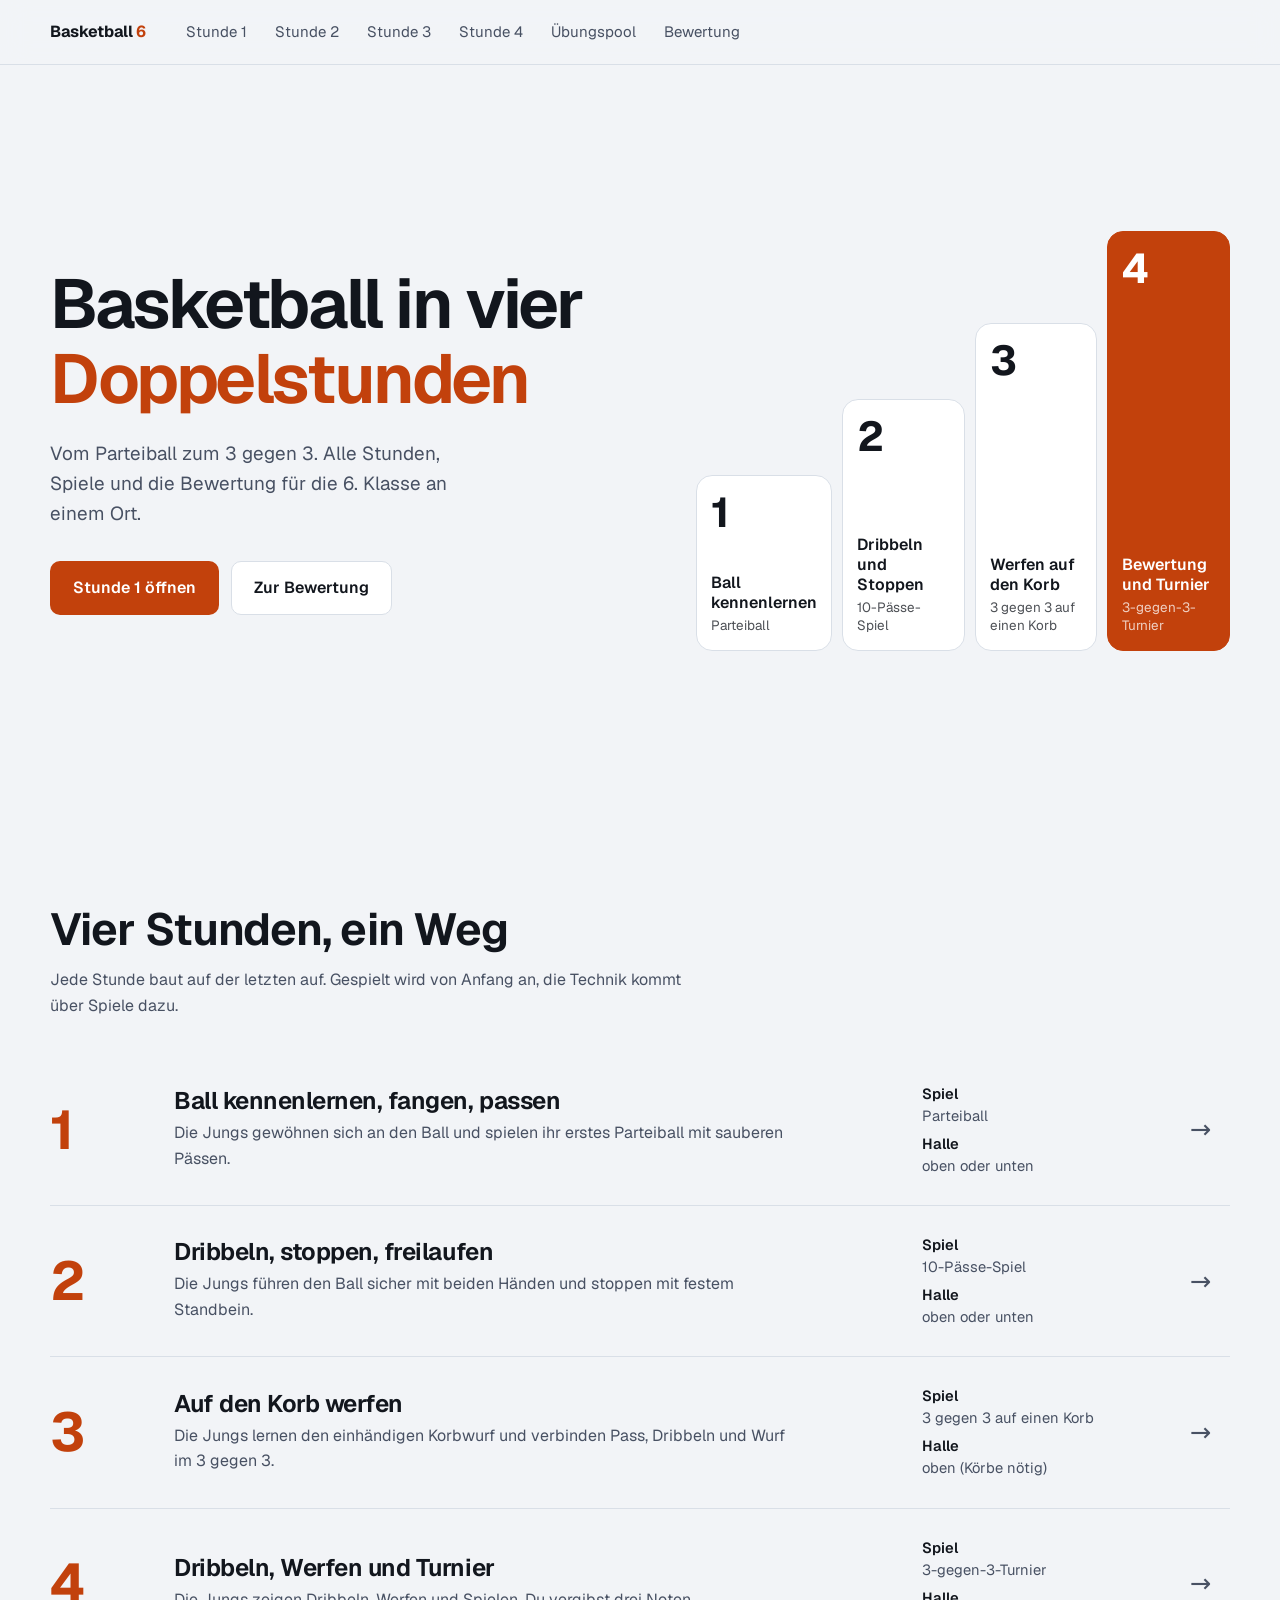
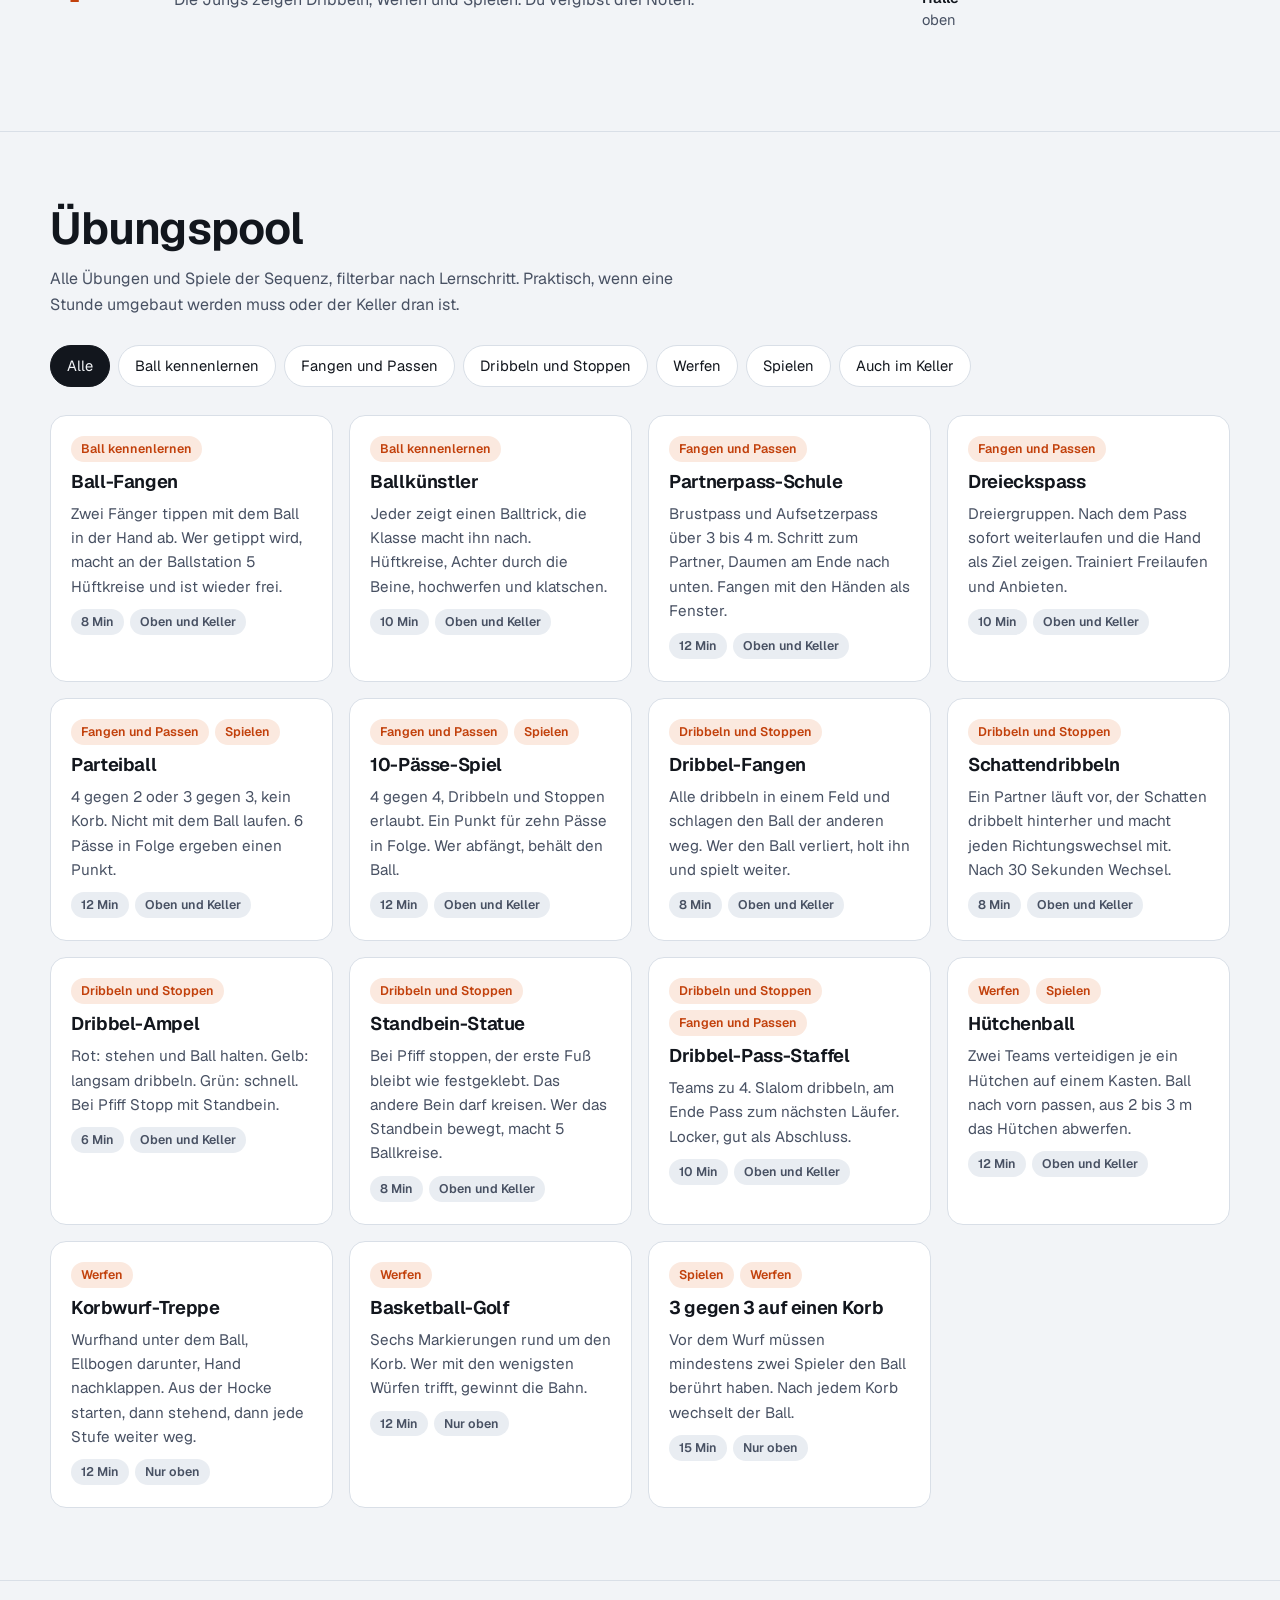
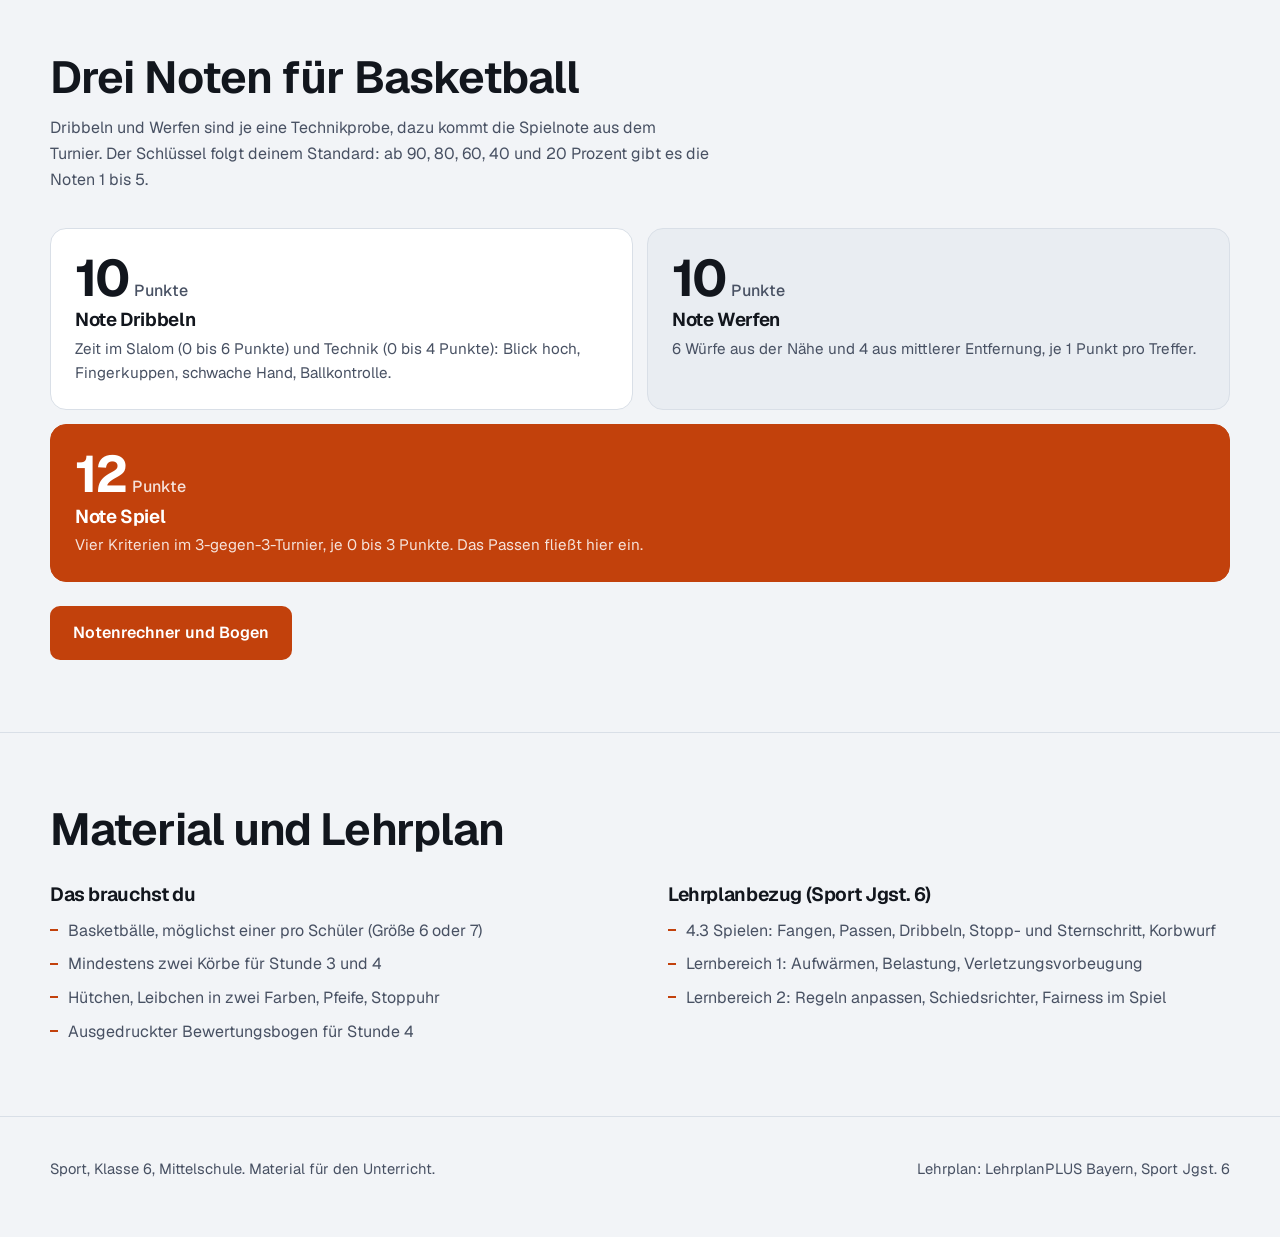
==== commit 61a8cc24: "Simplify grading to three grades: dribbling, shooting, game Co-Authored-By: Claude Sonnet 5.5 <norep" ====
--- a/index.html
+++ b/index.html
@@ -42,7 +42,7 @@
 <span class="arr" aria-hidden="true">&rarr;</span>
 </a><a class="lesson-row reveal" href="stunde-4.html">
 <span class="n">4</span>
-<span><h3>Technikparcours und Turnier</h3><p class="goal">Die Jungs zeigen Dribbeln, Passen, Werfen und Spielen. Du bewertest.</p></span>
+<span><h3>Dribbeln, Werfen und Turnier</h3><p class="goal">Die Jungs zeigen Dribbeln, Werfen und Spielen. Du vergibst drei Noten.</p></span>
 <span class="meta"><b>Spiel</b>3-gegen-3-Turnier<b style="margin-top:6px">Halle</b>oben</span>
 <span class="arr" aria-hidden="true">&rarr;</span>
 </a></div>
@@ -132,9 +132,9 @@
 </div></section>
 
 <section class="block" id="bewertung"><div class="wrap">
-<h2 class="title reveal">Eine Note, vier Teile</h2>
-<p class="sub reveal">36 Punkte aus Technikparcours und Turnier. Der Notenschlüssel folgt deinem Standard: ab 90, 80, 60, 40 und 20 Prozent gibt es die Noten 1 bis 5.</p>
-<div class="score-grid"><div class="tile t1 reveal"><span class="big">8<small>Punkte</small></span><h3>Dribbeln</h3><p>Zeit im Slalom (0 bis 5 Punkte) und Technik (0 bis 3 Punkte): Blick hoch, Fingerkuppen, schwache Hand.</p></div><div class="tile t2 reveal"><span class="big">8<small>Punkte</small></span><h3>Passen</h3><p>Gültige Brustpässe an die Wand in 30 Sekunden (0 bis 6 Punkte) und Technik (0 bis 2 Punkte).</p></div><div class="tile t3 reveal"><span class="big">8<small>Punkte</small></span><h3>Werfen</h3><p>5 Würfe aus der Nähe und 3 aus mittlerer Entfernung, je 1 Punkt pro Treffer.</p></div><div class="tile t4 reveal"><span class="big">12<small>Punkte</small></span><h3>Spiel</h3><p>Vier Kriterien im 3-gegen-3-Turnier, je 0 bis 3 Punkte.</p></div></div>
+<h2 class="title reveal">Drei Noten für Basketball</h2>
+<p class="sub reveal">Dribbeln und Werfen sind je eine Technikprobe, dazu kommt die Spielnote aus dem Turnier. Der Schlüssel folgt deinem Standard: ab 90, 80, 60, 40 und 20 Prozent gibt es die Noten 1 bis 5.</p>
+<div class="score-grid"><div class="tile t1 reveal"><span class="big">10<small>Punkte</small></span><h3>Note Dribbeln</h3><p>Zeit im Slalom (0 bis 6 Punkte) und Technik (0 bis 4 Punkte): Blick hoch, Fingerkuppen, schwache Hand, Ballkontrolle.</p></div><div class="tile t2 reveal"><span class="big">10<small>Punkte</small></span><h3>Note Werfen</h3><p>6 Würfe aus der Nähe und 4 aus mittlerer Entfernung, je 1 Punkt pro Treffer.</p></div><div class="tile t4 reveal"><span class="big">12<small>Punkte</small></span><h3>Note Spiel</h3><p>Vier Kriterien im 3-gegen-3-Turnier, je 0 bis 3 Punkte. Das Passen fließt hier ein.</p></div></div>
 <div class="page-actions"><a class="btn btn-primary" href="bewertung.html">Notenrechner und Bogen</a></div>
 </div></section>
 
--- a/style.css
+++ b/style.css
@@ -135,7 +135,7 @@
 .tile .big small{font-size:1rem;font-weight:500;color:var(--ink-soft);letter-spacing:0;margin-left:6px}
 .tile p{color:var(--ink-soft);font-size:.95rem}
 .tile.t1{grid-column:span 3}.tile.t2{grid-column:span 3;background:var(--surface-2)}
-.tile.t3{grid-column:span 2}.tile.t4{grid-column:span 4;background:var(--accent);border-color:var(--accent);color:var(--accent-ink)}
+.tile.t4{grid-column:span 6;background:var(--accent);border-color:var(--accent);color:var(--accent-ink)}
 .tile.t4 p,.tile.t4 .big small{color:inherit;opacity:.85}
 
 /* Zweispalter Material */
@@ -182,19 +182,19 @@
 .pager .next{margin-left:auto;text-align:right}
 
 /* Bewertungsseite */
-.calc{margin-top:32px;display:grid;grid-template-columns:1.1fr .9fr;gap:20px;align-items:stretch}
-.calc form{background:var(--surface);border:1px solid var(--line);border-radius:var(--r-card);padding:24px;display:grid;grid-template-columns:1fr 1fr;gap:18px}
+.calc{margin-top:32px;display:grid;grid-template-columns:1.2fr .8fr;gap:20px;align-items:stretch}
+.calc form{background:var(--surface);border:1px solid var(--line);border-radius:var(--r-card);padding:24px;display:grid;grid-template-columns:1fr 1fr 1fr;gap:18px;align-content:start}
 .field label{display:block;font-weight:600;font-size:.95rem;margin-bottom:6px}
 .field .hint{display:block;font-size:.82rem;color:var(--ink-soft);margin-top:5px}
 .field input{width:100%;font:inherit;font-size:1.1rem;padding:11px 14px;border-radius:var(--r-ctl);border:1.5px solid var(--line);background:var(--bg);color:var(--ink)}
 .field input:focus{outline:none;border-color:var(--accent);box-shadow:0 0 0 3px var(--accent-soft)}
 .field input[aria-invalid="true"]{border-color:var(--warn)}
 .field .err{display:block;min-height:1.1em;font-size:.82rem;color:var(--warn);margin-top:5px}
-.result{background:var(--ink);color:var(--bg);border-radius:var(--r-card);padding:28px;display:flex;flex-direction:column;justify-content:space-between;gap:16px}
-.result .note{font-size:5.5rem;font-weight:700;letter-spacing:-.05em;line-height:1}
-.result .lbl{opacity:.7;font-size:.95rem}
-.result .sum{font-size:1.15rem;font-weight:600}
+.result{background:var(--ink);color:var(--bg);border-radius:var(--r-card);padding:28px;display:grid;grid-template-columns:repeat(3,1fr);gap:16px;align-items:start}
+.result .note{font-size:4.6rem;font-weight:700;letter-spacing:-.05em;line-height:1;margin:6px 0}
+.result .lbl{opacity:.75;font-size:.9rem}
 .scales{margin-top:40px;display:grid;grid-template-columns:1fr 1fr;gap:16px}
+.scales + .panel table td:not(:first-child){color:var(--ink)}
 .panel table{border-collapse:collapse;width:100%;font-size:.95rem}
 .panel th{text-align:left;font-size:.78rem;text-transform:uppercase;letter-spacing:.04em;color:var(--ink-soft);padding:4px 0 8px;border-bottom:1.5px solid var(--ink)}
 .panel td{padding:6px 0;color:var(--ink-soft)}
@@ -231,6 +231,8 @@
   .lesson-row .n{font-size:2.4rem}
   .two,.aside-grid,.scales,.calc{grid-template-columns:1fr}
   .calc form{grid-template-columns:1fr}
+  .result{grid-template-columns:repeat(3,1fr);padding:20px}
+  .result .note{font-size:3.2rem}
   .score-grid{grid-template-columns:1fr}
   .tile.t1,.tile.t2,.tile.t3,.tile.t4{grid-column:auto}
   .tl-step{grid-template-columns:1fr;gap:8px}
